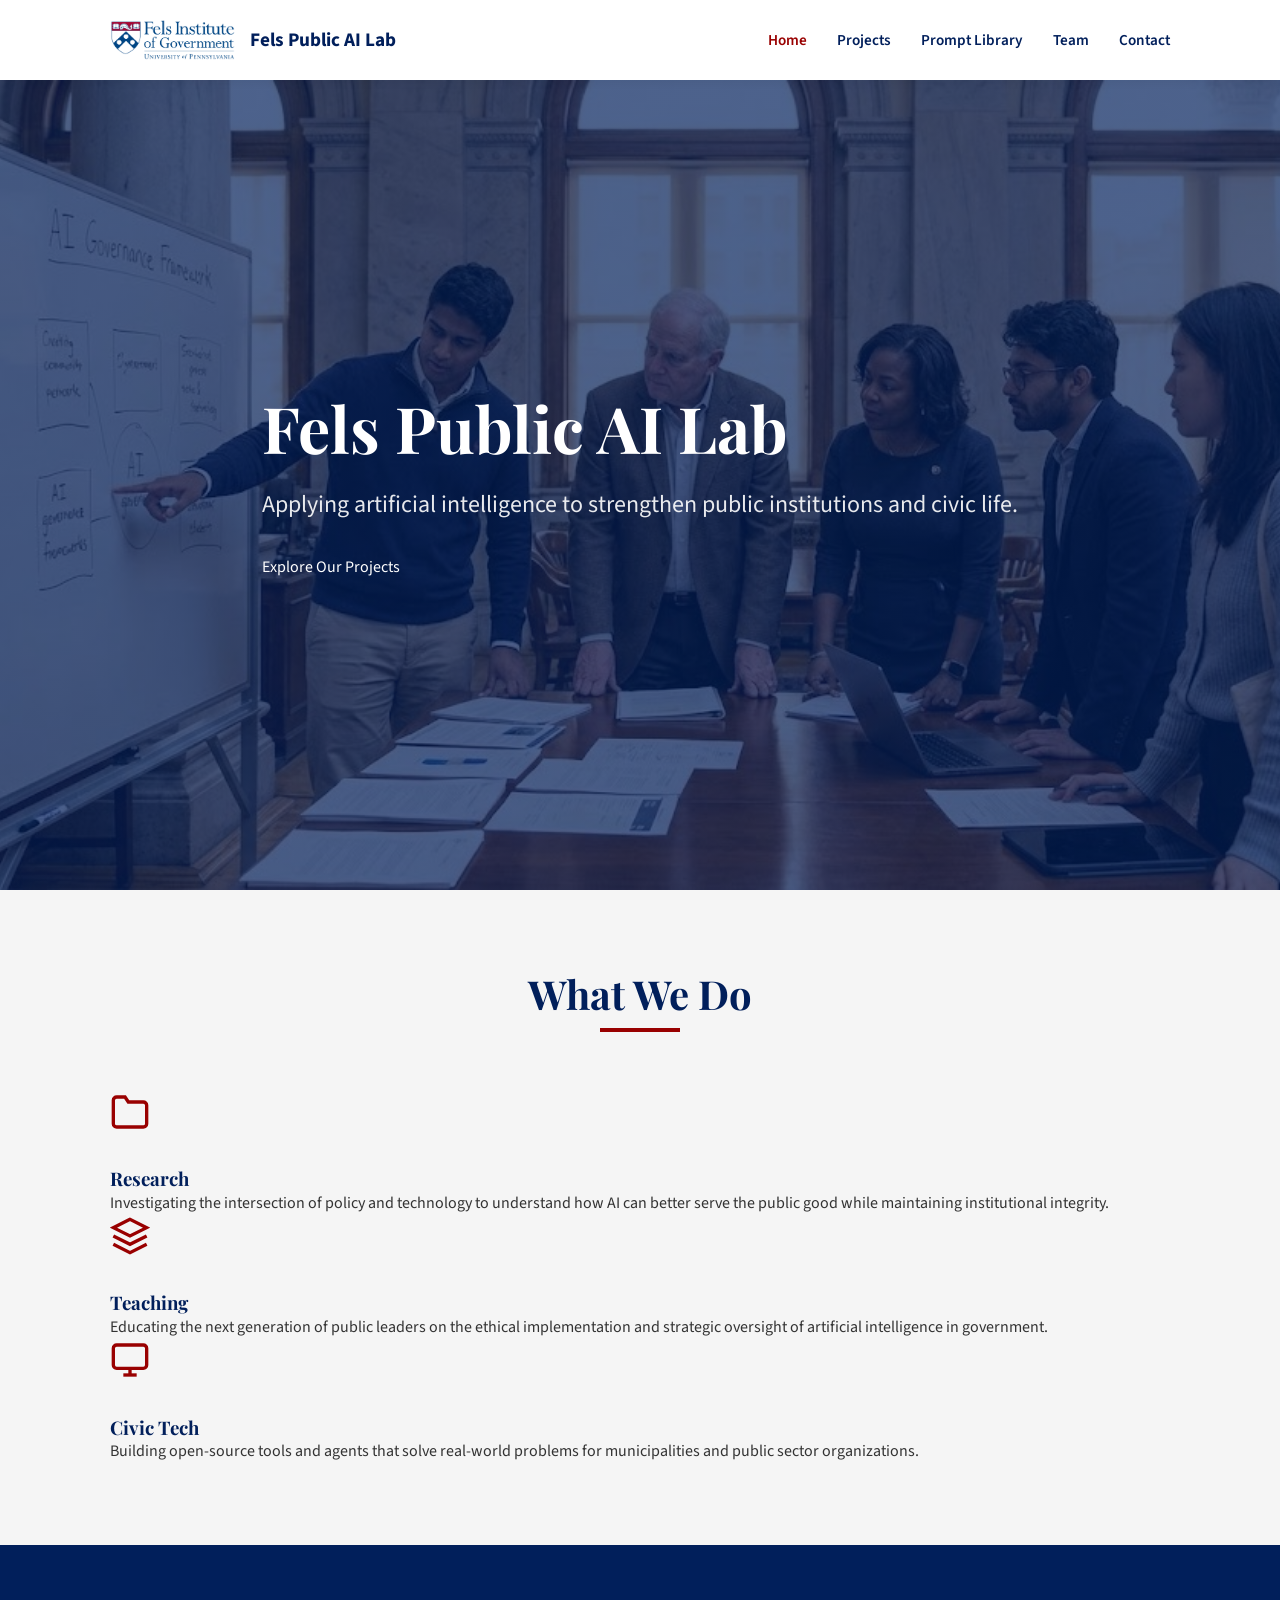
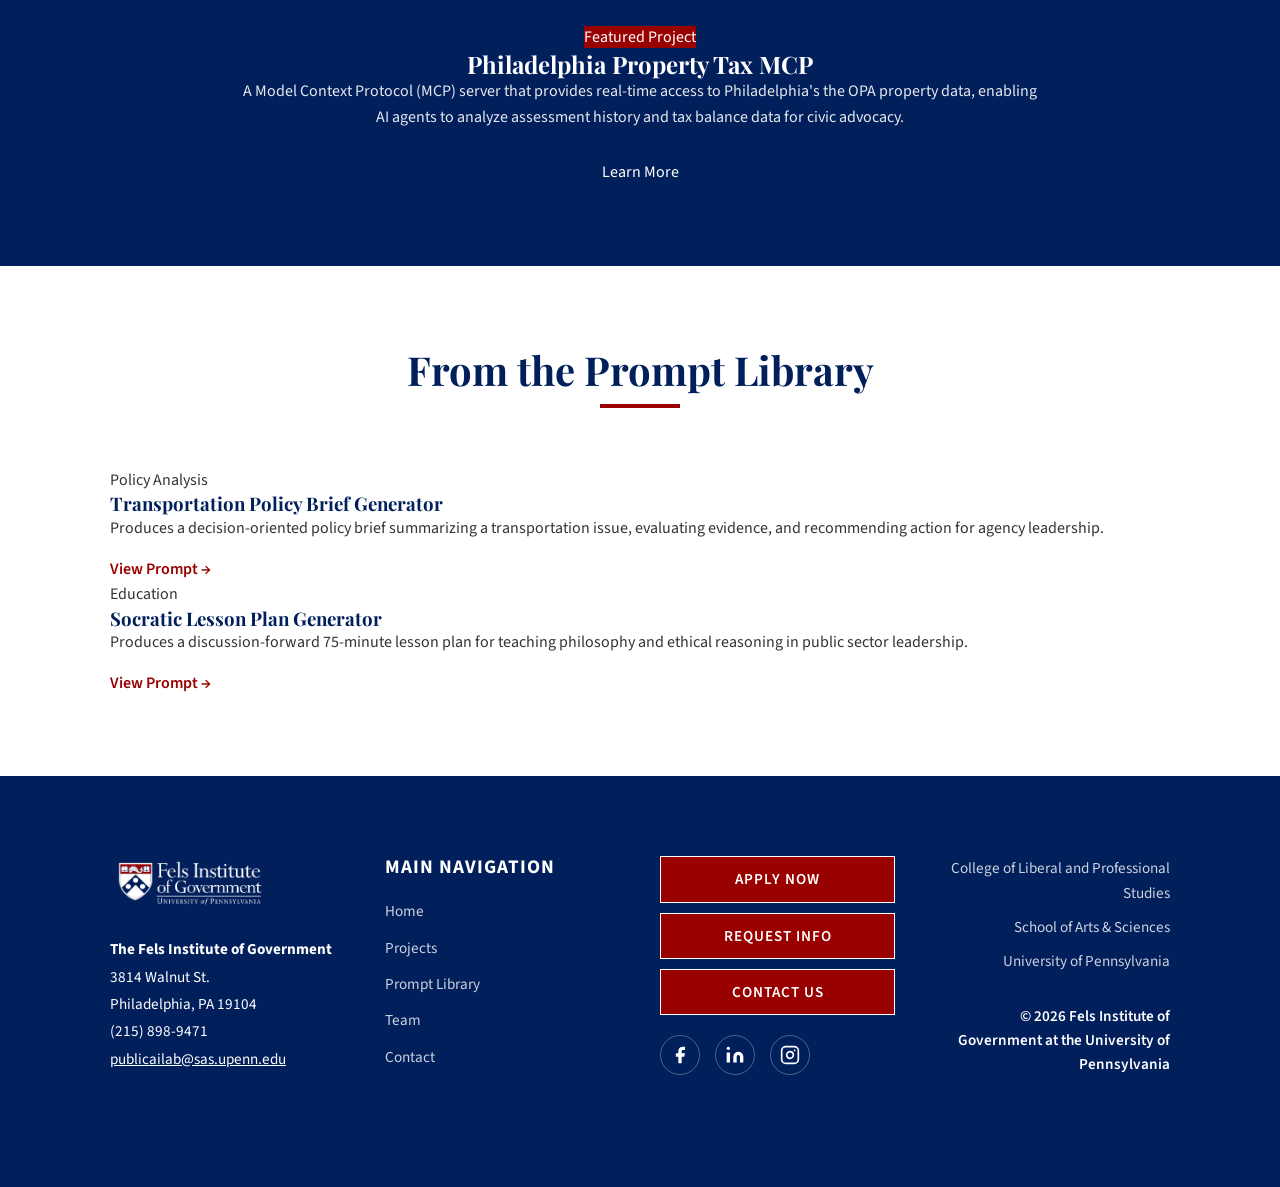
==== index.html @ d1f951ac "Add files via upload" ====
<!DOCTYPE html>
<html lang="en">

<head>
    <meta charset="UTF-8">
    <meta name="viewport" content="width=device-width, initial-scale=1.0">
    <title>Fels Public AI Lab | University of Pennsylvania</title>
    <meta name="description"
        content="Applying artificial intelligence to strengthen public institutions and civic life at the Fels Institute of Government.">
    <link rel="stylesheet" href="styles.css">
    <style>
        .hero {
            position: relative;
            height: 90vh;
            min-height: 600px;
            display: flex;
            align-items: center;
            color: var(--white);
            background: linear-gradient(rgba(1, 31, 91, 0.7), rgba(1, 31, 91, 0.7)), url('Photos/Hero%20Image.jpg') center/cover no-repeat;
        }

        .hero-content {
            max-width: 800px;
        }

        .hero h1 {
            font-size: 4rem;
            color: var(--white);
            margin-bottom: 20px;
        }

        .hero p {
            font-size: 1.5rem;
            margin-bottom: 30px;
            opacity: 0.9;
        }

        .what-we-do {
            background-color: var(--light-gray);
        }

        .section-header {
            text-align: center;
            margin-bottom: 60px;
        }

        .section-header h2 {
            font-size: 2.5rem;
            margin-bottom: 10px;
        }

        .section-header .divider {
            width: 80px;
            height: 4px;
            background: var(--penn-red);
            margin: 0 auto;
        }

        .featured-project {
            background: var(--penn-blue);
            color: var(--white);
        }

        .featured-project h2 {
            color: var(--white);
        }

        .project-highlight {
            display: flex;
            gap: 50px;
            align-items: center;
        }

        .project-highlight img {
            border-radius: 8px;
            box-shadow: 0 20px 40px rgba(0, 0, 0, 0.3);
            flex: 1;
        }

        .project-info {
            flex: 1;
        }

        @media (max-width: 768px) {
            .hero h1 {
                font-size: 3rem;
            }

            .hero p {
                font-size: 1.2rem;
            }

            .project-highlight {
                flex-direction: column;
                text-align: center;
            }
        }
    </style>
</head>

<body class="fade-in">

    <header>
        <div class="container">
            <nav>
                <a href="index.html" class="logo">
                    <img src="Photos/Fels_Logo_White_Background.png" alt="Fels Logo">
                    <span>Fels Public AI Lab</span>
                </a>
                <div class="nav-links">
                    <a href="index.html" class="active">Home</a>
                    <a href="projects.html">Projects</a>
                    <a href="prompts.html">Prompt Library</a>
                    <a href="team.html">Team</a>
                    <a href="contact.html">Contact</a>
                </div>
                <div class="menu-toggle">
                    <span></span>
                    <span></span>
                    <span></span>
                </div>
            </nav>
        </div>
    </header>

    <main>
        <section class="hero">
            <div class="container">
                <div class="hero-content">
                    <h1>Fels Public AI Lab</h1>
                    <p>Applying artificial intelligence to strengthen public institutions and civic life.</p>
                    <a href="projects.html" class="btn">Explore Our Projects</a>
                </div>
            </div>
        </section>

        <section class="what-we-do">
            <div class="container">
                <div class="section-header">
                    <h2>What We Do</h2>
                    <div class="divider"></div>
                </div>
                <div class="grid" style="grid-template-columns: repeat(auto-fit, minmax(300px, 1fr));">
                    <div class="card">
                        <div style="color: var(--penn-red); font-size: 2rem; margin-bottom: 20px;">
                            <svg width="40" height="40" viewBox="0 0 24 24" fill="none" stroke="currentColor"
                                stroke-width="2">
                                <path d="M22 19a2 2 0 0 1-2 2H4a2 2 0 0 1-2-2V5a2 2 0 0 1 2-2h5l2 3h9a2 2 0 0 1 2 2z">
                                </path>
                            </svg>
                        </div>
                        <h3>Research</h3>
                        <p>Investigating the intersection of policy and technology to understand how AI can better serve
                            the public good while maintaining institutional integrity.</p>
                    </div>
                    <div class="card">
                        <div style="color: var(--penn-red); font-size: 2rem; margin-bottom: 20px;">
                            <svg width="40" height="40" viewBox="0 0 24 24" fill="none" stroke="currentColor"
                                stroke-width="2">
                                <path d="M12 2L2 7l10 5 10-5-10-5z"></path>
                                <path d="M2 17l10 5 10-5"></path>
                                <path d="M2 12l10 5 10-5"></path>
                            </svg>
                        </div>
                        <h3>Teaching</h3>
                        <p>Educating the next generation of public leaders on the ethical implementation and strategic
                            oversight of artificial intelligence in government.</p>
                    </div>
                    <div class="card">
                        <div style="color: var(--penn-red); font-size: 2rem; margin-bottom: 20px;">
                            <svg width="40" height="40" viewBox="0 0 24 24" fill="none" stroke="currentColor"
                                stroke-width="2">
                                <rect x="2" y="3" width="20" height="14" rx="2" ry="2"></rect>
                                <line x1="8" y1="21" x2="16" y2="21"></line>
                                <line x1="12" y1="17" x2="12" y2="21"></line>
                            </svg>
                        </div>
                        <h3>Civic Tech</h3>
                        <p>Building open-source tools and agents that solve real-world problems for municipalities and
                            public sector organizations.</p>
                    </div>
                </div>
            </div>
        </section>

        <section class="featured-project">
            <div class="container">
                <div class="project-highlight"
                    style="display: block; text-align: center; max-width: 800px; margin: 0 auto;">
                    <div class="project-info">
                        <span class="card-tag" style="background: var(--penn-red); color: white;">Featured
                            Project</span>
                        <h2>Philadelphia Property Tax MCP</h2>
                        <p style="margin-bottom: 30px; opacity: 0.9;">A Model Context Protocol (MCP) server that
                            provides real-time access to Philadelphia's the OPA property data, enabling AI agents to
                            analyze assessment history and tax balance data for civic advocacy.</p>
                        <a href="projects.html" class="btn btn-outline"
                            style="border-color: var(--white); color: var(--white);">Learn More</a>
                    </div>
                </div>
            </div>
        </section>

        <section>
            <div class="container">
                <div class="section-header">
                    <h2>From the Prompt Library</h2>
                    <div class="divider"></div>
                </div>
                <div class="grid" style="grid-template-columns: repeat(auto-fit, minmax(400px, 1fr));">
                    <div class="card">
                        <span class="card-tag">Policy Analysis</span>
                        <h3>Transportation Policy Brief Generator</h3>
                        <p>Produces a decision-oriented policy brief summarizing a transportation issue, evaluating
                            evidence, and recommending action for agency leadership.</p>
                        <a href="prompts.html"
                            style="color: var(--penn-red); font-weight: 600; margin-top: 15px; display: inline-block;">View
                            Prompt &rarr;</a>
                    </div>
                    <div class="card">
                        <span class="card-tag">Education</span>
                        <h3>Socratic Lesson Plan Generator</h3>
                        <p>Produces a discussion-forward 75-minute lesson plan for teaching philosophy and ethical
                            reasoning in public sector leadership.</p>
                        <a href="prompts.html"
                            style="color: var(--penn-red); font-weight: 600; margin-top: 15px; display: inline-block;">View
                            Prompt &rarr;</a>
                    </div>
                </div>
            </div>
        </section>
    </main>

    <footer>
        <div class="container">
            <div class="footer-cols">
                <!-- Col 1: Logo & Address -->
                <div class="footer-col">
                    <div class="footer-logo">
                        <a href="index.html"><img src="Photos/Fels_Logo_Blue_Background.png"
                                alt="Fels Institute of Government"></a>
                    </div>
                    <div class="footer-address">
                        <p><strong>The Fels Institute of Government</strong><br>
                            3814 Walnut St.<br>
                            Philadelphia, PA 19104<br>
                            (215) 898-9471<br>
                            <a href="mailto:publicailab@sas.upenn.edu">publicailab@sas.upenn.edu</a>
                        </p>
                    </div>
                </div>

                <!-- Col 2: Navigation -->
                <div class="footer-nav-col">
                    <h2>Main Navigation</h2>
                    <ul>
                        <li><a href="index.html">Home</a></li>
                        <li><a href="projects.html">Projects</a></li>
                        <li><a href="prompts.html">Prompt Library</a></li>
                        <li><a href="team.html">Team</a></li>
                        <li><a href="contact.html">Contact</a></li>
                    </ul>
                </div>

                <!-- Col 3: Links & Social -->
                <div class="footer-col">
                    <a href="contact.html" class="white-link-box">Apply Now</a>
                    <a href="contact.html" class="white-link-box">Request Info</a>
                    <a href="contact.html" class="white-link-box">Contact Us</a>
                    <div class="footer-social-row">
                        <a href="https://www.facebook.com/PennFels" target="_blank" aria-label="Facebook">
                            <svg width="20" height="20" viewBox="0 0 24 24" fill="white">
                                <path d="M18 2h-3a5 5 0 0 0-5 5v3H7v4h3v8h4v-8h3l1-4h-4V7a1 1 0 0 1 1-1h3z"></path>
                            </svg>
                        </a>
                        <a href="https://www.linkedin.com/school/fels-institute" target="_blank" aria-label="LinkedIn">
                            <svg width="20" height="20" viewBox="0 0 24 24" fill="white">
                                <path
                                    d="M16 8a6 6 0 0 1 6 6v7h-4v-7a2 2 0 0 0-2-2 2 2 0 0 0-2 2v7h-4v-7a6 6 0 0 1 6-6z">
                                </path>
                                <rect x="2" y="9" width="4" height="12"></rect>
                                <circle cx="4" cy="4" r="2"></circle>
                            </svg>
                        </a>
                        <a href="https://www.instagram.com/pennfels/" target="_blank" aria-label="Instagram">
                            <svg width="20" height="20" viewBox="0 0 24 24" fill="none" stroke="white" stroke-width="2"
                                stroke-linecap="round" stroke-linejoin="round">
                                <rect x="2" y="2" width="20" height="20" rx="5" ry="5"></rect>
                                <path d="M16 11.37A4 4 0 1 1 12.63 8 4 4 0 0 1 16 11.37z"></path>
                                <line x1="17.5" y1="6.5" x2="17.51" y2="6.5"></line>
                            </svg>
                        </a>
                    </div>
                </div>

                <!-- Col 4: University Links -->
                <div class="footer-col bottom-utility">
                    <p><a href="https://www.lps.upenn.edu/">College of Liberal and Professional Studies</a></p>
                    <p><a href="https://www.sas.upenn.edu/">School of Arts & Sciences</a></p>
                    <p><a href="https://www.upenn.edu/">University of Pennsylvania</a></p>
                    <p class="copyright-footer">© <span id="year"></span> Fels Institute of Government at the University
                        of Pennsylvania</p>
                </div>
            </div>
        </div>
    </footer>

    <script src="main.js"></script>
</body>

</html>
---- styles.css ----
@import url('https://fonts.googleapis.com/css2?family=Playfair+Display:wght@700&family=Source+Sans+3:wght@400;600&display=swap');

:root {
    --penn-red: #990000;
    --penn-blue: #011F5B;
    --light-gray: #F5F5F5;
    --white: #FFFFFF;
    --text-dark: #333333;
    --text-muted: #666666;
    --container-width: 1100px;
    --transition-speed: 0.3s;
}

* {
    margin: 0;
    padding: 0;
    box-sizing: border-box;
}

body {
    font-family: 'Source Sans 3', sans-serif;
    color: var(--text-dark);
    line-height: 1.6;
    background-color: var(--white);
    overflow-x: hidden;
}

h1,
h2,
h3,
h4 {
    font-family: 'Playfair Display', serif;
    color: var(--penn-blue);
    line-height: 1.2;
}

a {
    text-decoration: none;
    color: inherit;
    transition: color var(--transition-speed);
}

ul {
    list-style: none;
}

img {
    max-width: 100%;
    display: block;
}

.container {
    max-width: var(--container-width);
    margin: 0 auto;
    padding: 0 20px;
}

section {
    padding: 80px 0;
}

.fade-in {
    opacity: 0;
    animation: fadeIn 0.8s ease-out forwards;
}

@keyframes fadeIn {
    from {
        opacity: 0;
        transform: translateY(20px);
    }

    to {
        opacity: 1;
        transform: translateY(0);
    }
}

/* Navigation */
header {
    background: var(--white);
    box-shadow: 0 2px 10px rgba(0, 0, 0, 0.05);
    position: sticky;
    top: 0;
    z-index: 1000;
}

nav {
    display: flex;
    justify-content: space-between;
    align-items: center;
    height: 80px;
}

.logo {
    display: flex;
    align-items: center;
    gap: 15px;
    font-size: 1.2rem;
    font-weight: 700;
    color: var(--penn-blue);
}

.logo img {
    height: 40px;
}

.nav-links {
    display: flex;
    gap: 30px;
}

.nav-links a {
    font-weight: 600;
    font-size: 0.95rem;
    color: var(--penn-blue);
}

.nav-links a.active {
    color: var(--penn-red);
}

.nav-links a:hover {
    color: var(--penn-red);
}

.menu-toggle {
    display: none;
    flex-direction: column;
    gap: 5px;
    cursor: pointer;
}

.menu-toggle span {
    width: 25px;
    height: 3px;
    background: var(--penn-blue);
    transition: var(--transition-speed);
}

/* Footer */
footer {
    background: var(--penn-blue);
    color: var(--white);
    padding: 80px 0 40px;
    font-size: 0.95rem;
}

.footer-cols {
    display: grid;
    grid-template-columns: repeat(4, 1fr);
    gap: 40px;
    margin-bottom: 60px;
}

.footer-logo img {
    height: 60px;
    margin-bottom: 20px;
}

.footer-address {
    line-height: 1.8;
}

.footer-address a {
    color: var(--white);
    text-decoration: underline;
}

.footer-nav-col h2 {
    color: var(--white);
    font-size: 1.2rem;
    margin-bottom: 20px;
    font-family: 'Source Sans 3', sans-serif;
    text-transform: uppercase;
    letter-spacing: 1px;
}

.footer-nav-col ul li {
    margin-bottom: 12px;
}

.footer-nav-col ul li a {
    color: var(--white);
    opacity: 0.8;
    transition: opacity 0.3s;
}

.footer-nav-col ul li a:hover {
    opacity: 1;
}

.white-link-box {
    display: block;
    background: var(--penn-red);
    border: 1px solid var(--white);
    color: var(--white);
    padding: 10px 20px;
    margin-bottom: 10px;
    text-align: center;
    text-transform: uppercase;
    font-weight: 600;
    letter-spacing: 1px;
    transition: background 0.3s, color 0.3s;
}

.white-link-box:hover {
    background: var(--white);
    color: var(--penn-blue);
}

.footer-social-row {
    display: flex;
    gap: 15px;
    margin-top: 20px;
}

.footer-social-row a {
    display: flex;
    align-items: center;
    justify-content: center;
    width: 40px;
    height: 40px;
    border: 1px solid rgba(255, 255, 255, 0.3);
    border-radius: 50%;
    transition: background 0.3s;
}

.footer-social-row a:hover {
    background: rgba(255, 255, 255, 0.1);
}

.bottom-utility {
    text-align: right;
}

.bottom-utility p {
    margin-bottom: 10px;
}

.bottom-utility a {
    color: var(--white);
    opacity: 0.8;
}

.bottom-utility a:hover {
    opacity: 1;
}

.copyright-footer {
    margin-top: 30px;
    font-weight: 600;
    opacity: 1 !important;
}

/* Responsiveness */
@media (max-width: 992px) {
    .footer-cols {
        grid-template-columns: 1fr 1fr;
    }

    .bottom-utility {
        text-align: left;
    }
}

@media (max-width: 768px) {
    .nav-links {
        display: none;
        position: absolute;
        top: 80px;
        left: 0;
        width: 100%;
        flex-direction: column;
        background: var(--white);
        padding: 20px;
        box-shadow: 0 10px 20px rgba(0, 0, 0, 0.1);
        text-align: center;
    }

    .nav-links.active {
        display: flex;
    }

    .menu-toggle {
        display: flex;
    }

    .footer-cols {
        grid-template-columns: 1fr;
    }

    section {
        padding: 60px 0;
    }
}
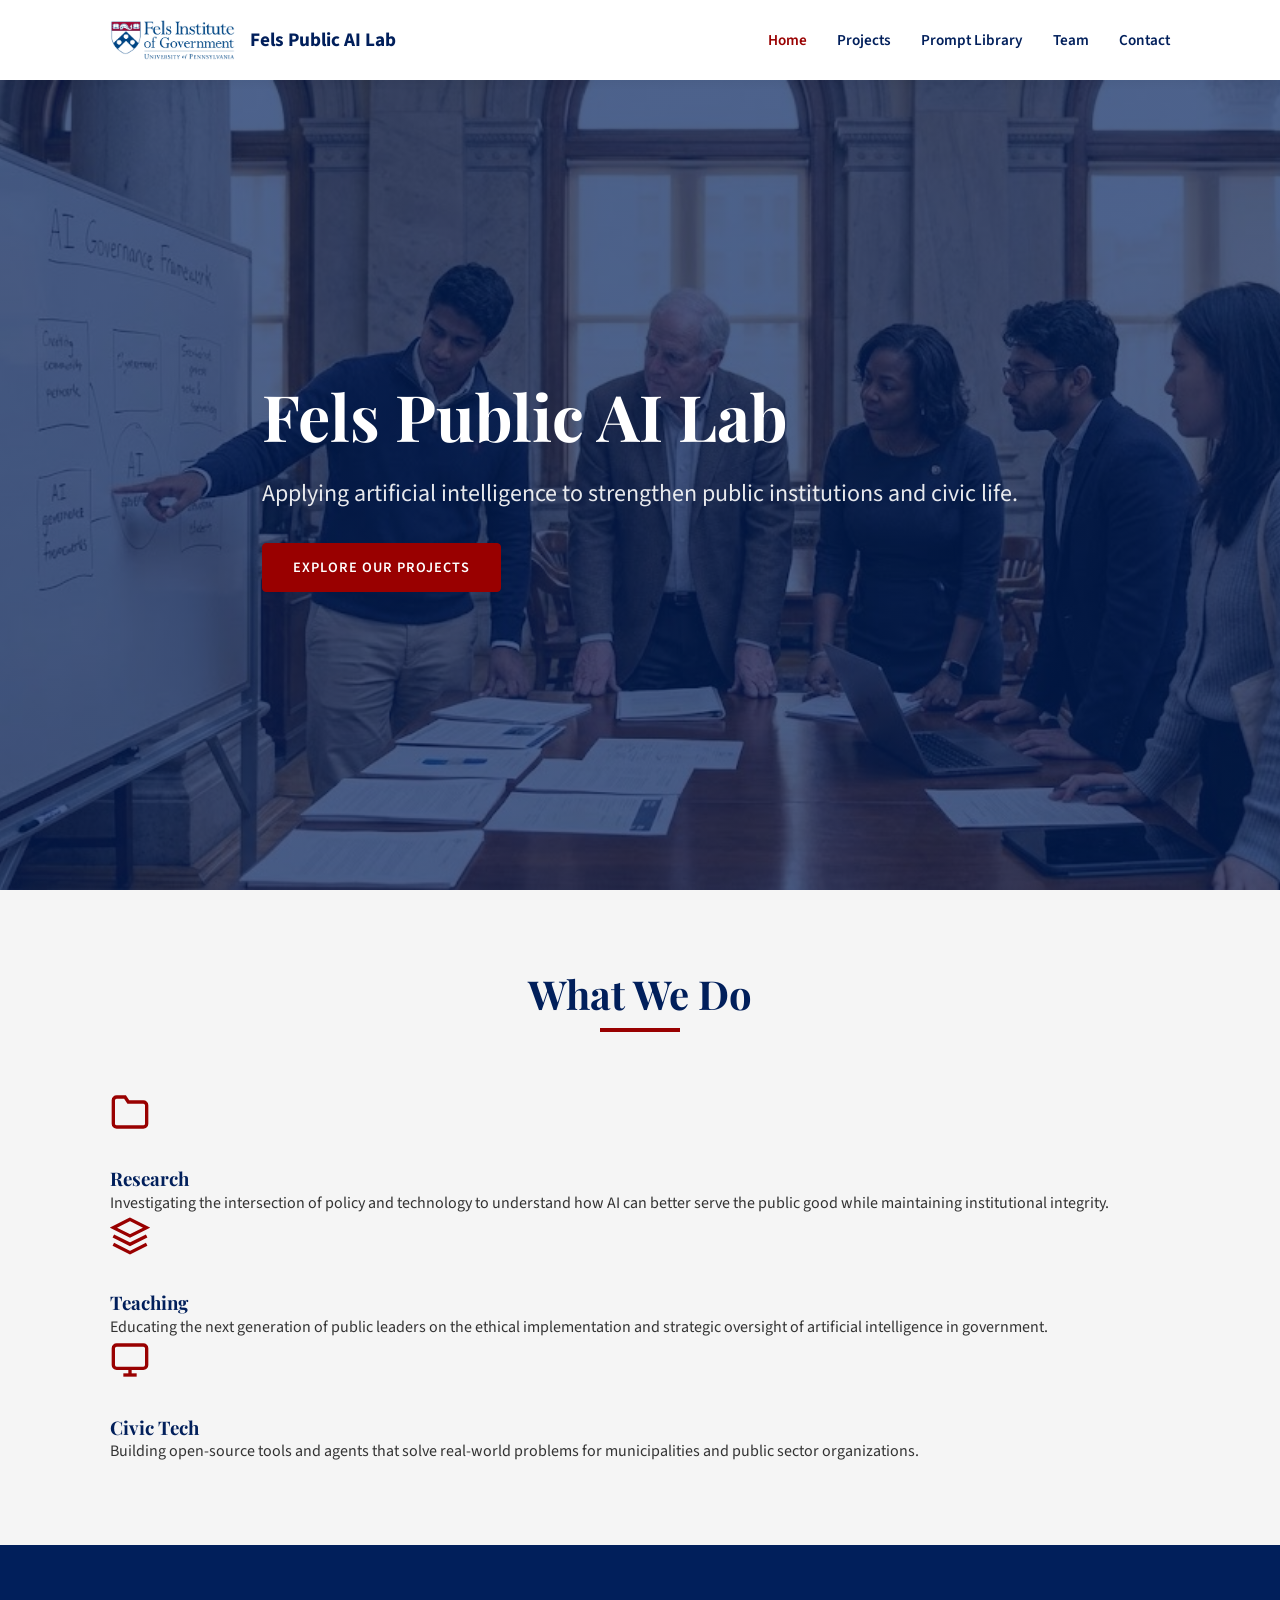
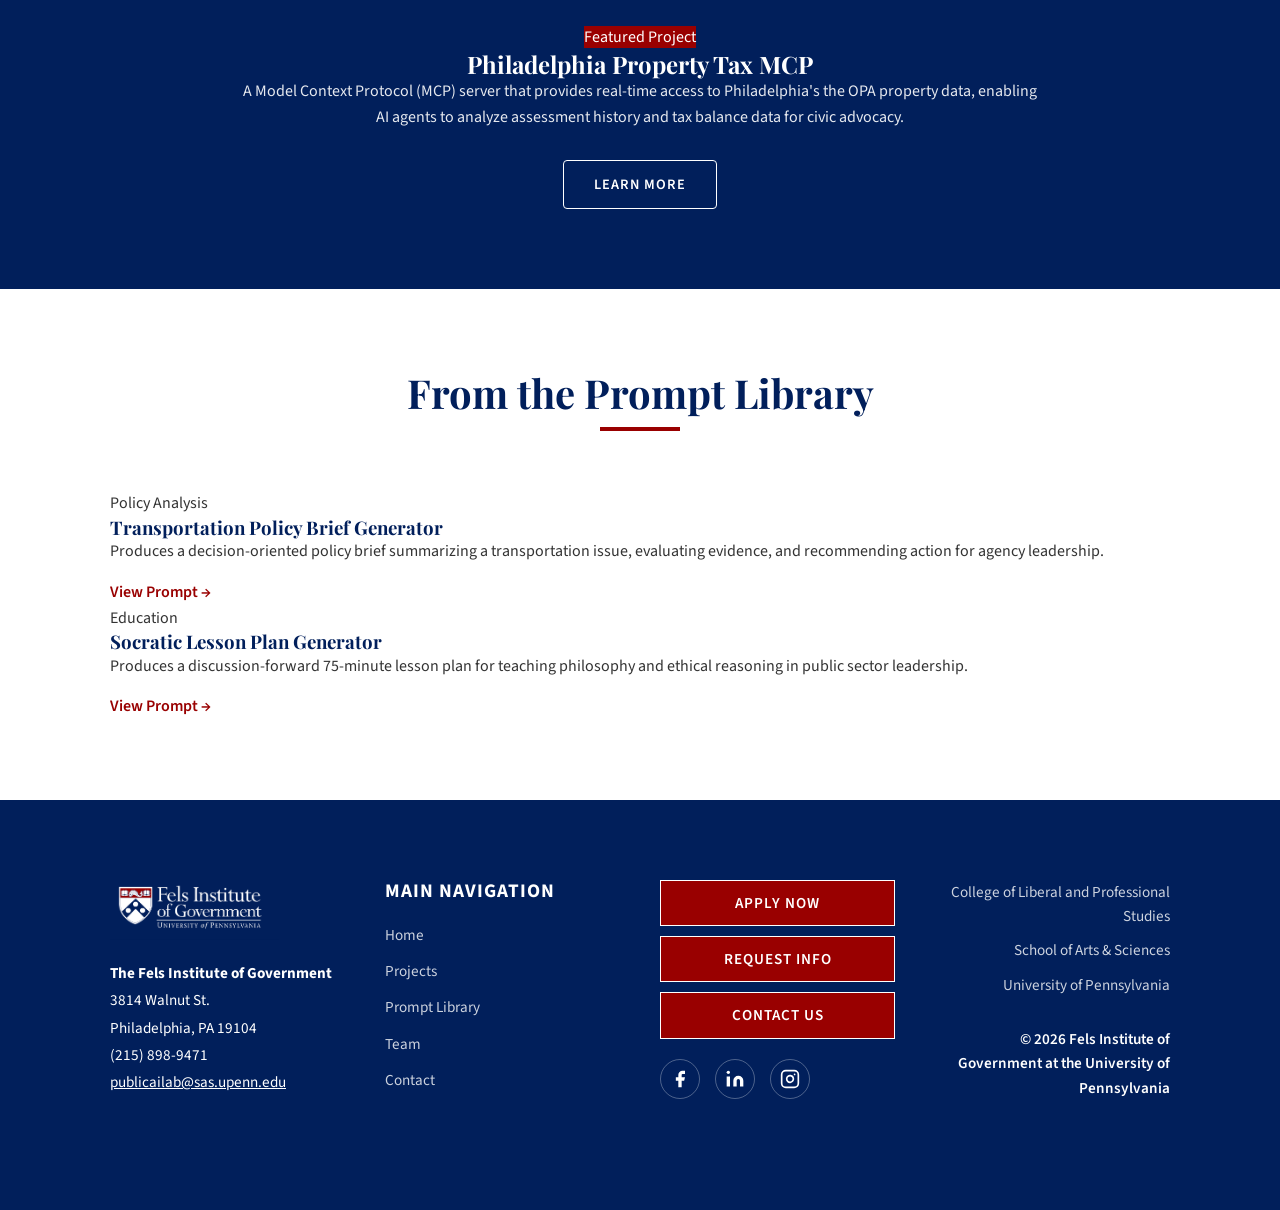
==== commit 65b244d3: "Remove contact form placeholder, update team CTA to Penn Red, and apply global button branding site-" ====
--- a/index.html
+++ b/index.html
@@ -129,7 +129,7 @@
                 <div class="hero-content">
                     <h1>Fels Public AI Lab</h1>
                     <p>Applying artificial intelligence to strengthen public institutions and civic life.</p>
-                    <a href="projects.html" class="btn">Explore Our Projects</a>
+                    <a href="projects.html" class="btn btn-penn-red">Explore Our Projects</a>
                 </div>
             </div>
         </section>
@@ -194,8 +194,7 @@
                         <p style="margin-bottom: 30px; opacity: 0.9;">A Model Context Protocol (MCP) server that
                             provides real-time access to Philadelphia's the OPA property data, enabling AI agents to
                             analyze assessment history and tax balance data for civic advocacy.</p>
-                        <a href="projects.html" class="btn btn-outline"
-                            style="border-color: var(--white); color: var(--white);">Learn More</a>
+                        <a href="projects.html" class="btn btn-outline">Learn More</a>
                     </div>
                 </div>
             </div>
--- a/styles.css
+++ b/styles.css
@@ -74,6 +74,42 @@
         opacity: 1;
         transform: translateY(0);
     }
+}
+
+/* Global Buttons */
+.btn {
+    display: inline-block;
+    padding: 12px 30px;
+    font-weight: 600;
+    text-transform: uppercase;
+    letter-spacing: 1px;
+    border-radius: 4px;
+    transition: all var(--transition-speed);
+    cursor: pointer;
+    font-size: 0.9rem;
+}
+
+.btn-penn-red {
+    background-color: var(--penn-red);
+    color: var(--white);
+    border: 1px solid var(--penn-red);
+}
+
+.btn-penn-red:hover {
+    background-color: var(--white);
+    color: var(--penn-blue);
+    border-color: var(--white);
+}
+
+.btn-outline {
+    background-color: transparent;
+    color: var(--white);
+    border: 1px solid var(--white);
+}
+
+.btn-outline:hover {
+    background-color: var(--white);
+    color: var(--penn-blue);
 }
 
 /* Navigation */
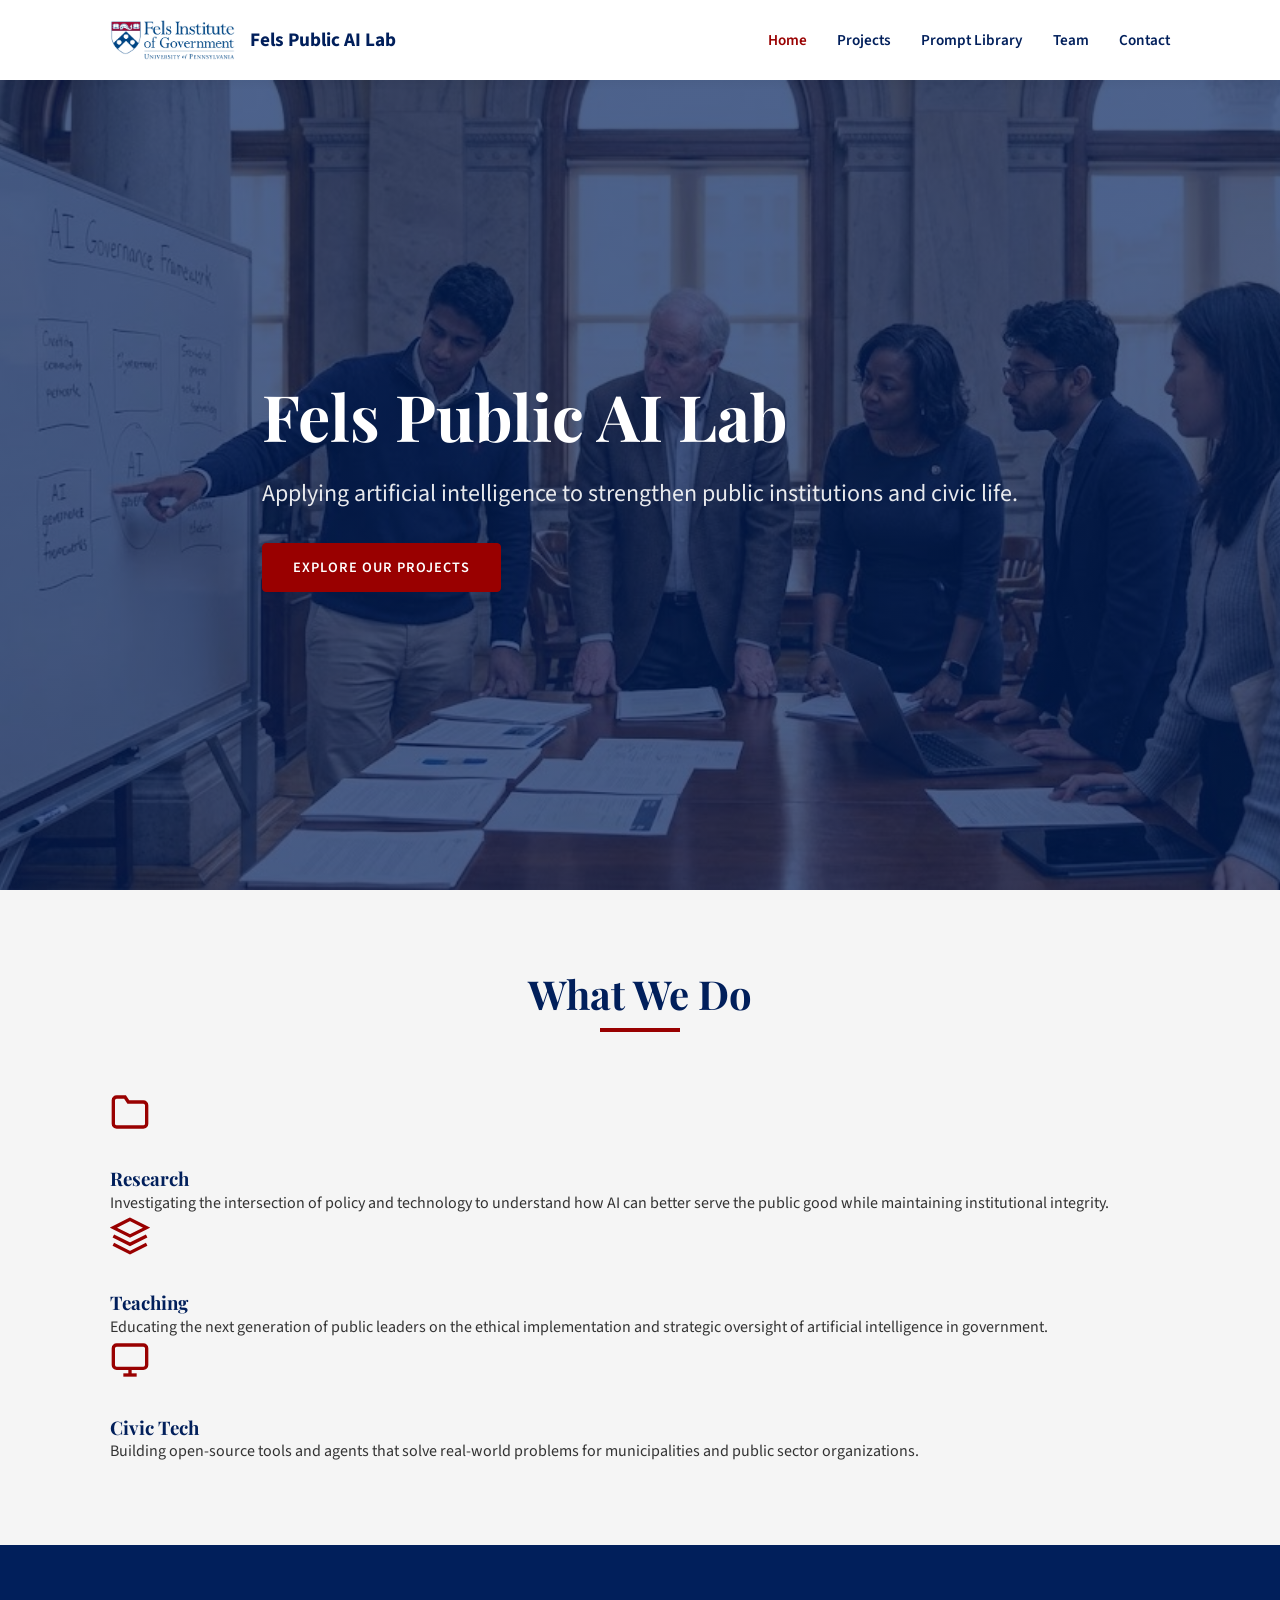
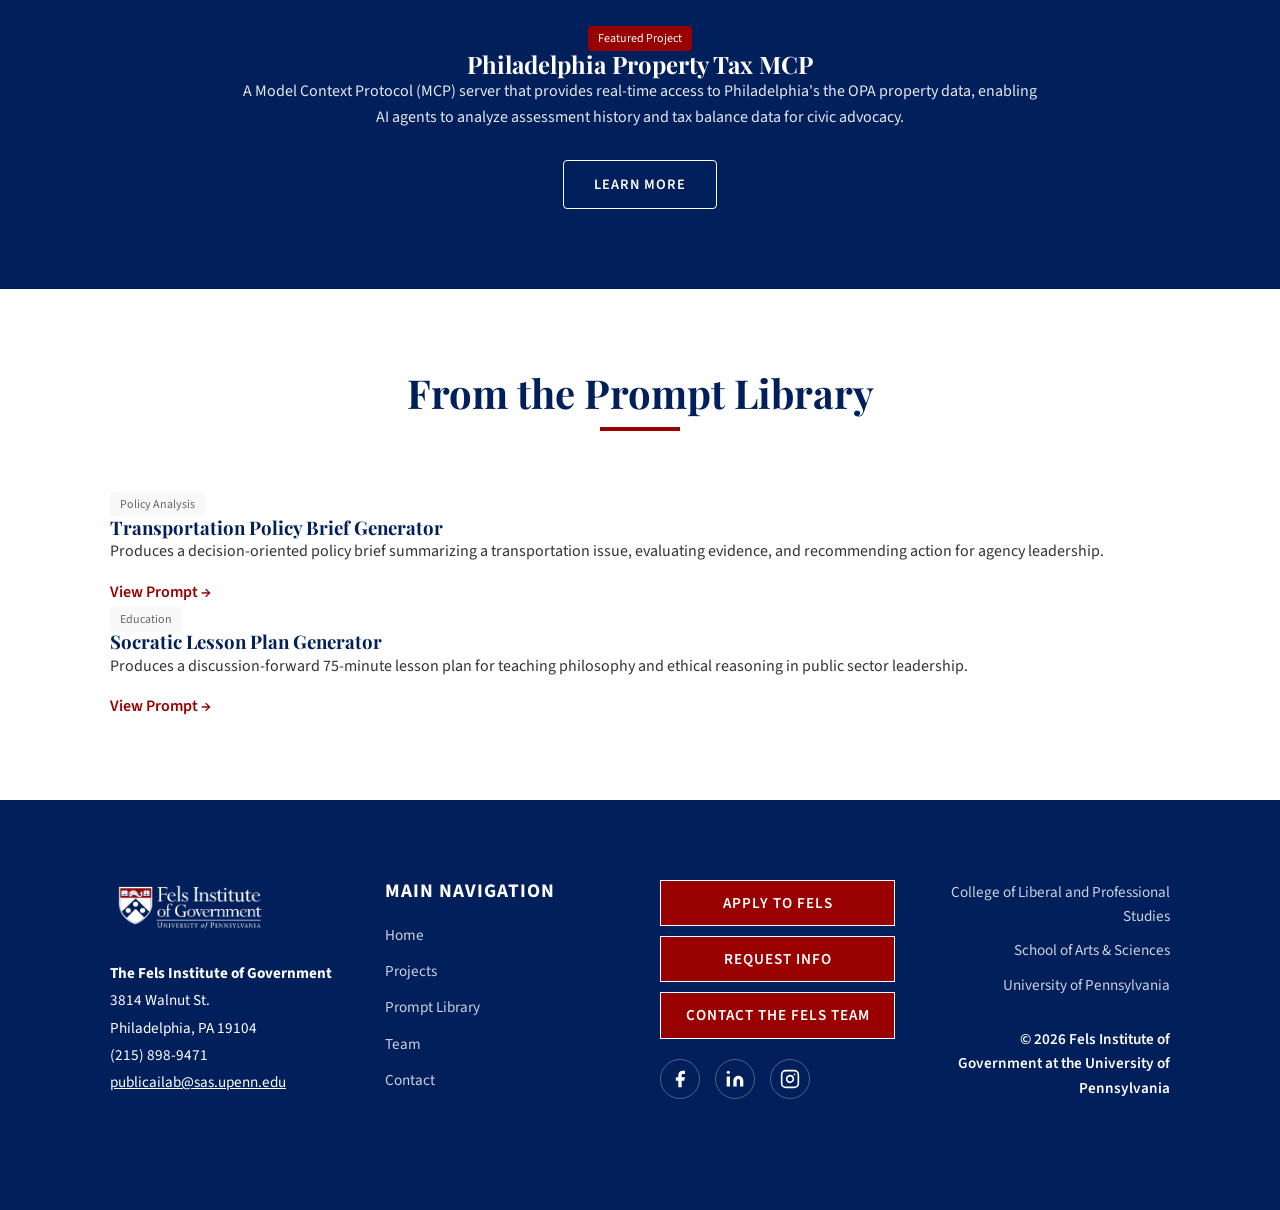
==== commit 0d344d8f: "Update footer CTAs with Fels links and text" ====
--- a/index.html
+++ b/index.html
@@ -263,9 +263,9 @@
 
                 <!-- Col 3: Links & Social -->
                 <div class="footer-col">
-                    <a href="contact.html" class="white-link-box">Apply Now</a>
-                    <a href="contact.html" class="white-link-box">Request Info</a>
-                    <a href="contact.html" class="white-link-box">Contact Us</a>
+                    <a href="https://www.fels.upenn.edu/admissions" class="white-link-box">Apply to Fels</a>
+                    <a href="https://www.fels.upenn.edu/rfi" class="white-link-box">Request Info</a>
+                    <a href="https://www.fels.upenn.edu/people-fels" class="white-link-box">Contact the Fels Team</a>
                     <div class="footer-social-row">
                         <a href="https://www.facebook.com/PennFels" target="_blank" aria-label="Facebook">
                             <svg width="20" height="20" viewBox="0 0 24 24" fill="white">
--- a/styles.css
+++ b/styles.css
@@ -329,4 +329,390 @@
     section {
         padding: 60px 0;
     }
+}
+
+/* --- Prompt Library Specific Styles --- */
+
+/* Hero Stats */
+.hero-stats {
+    display: flex;
+    justify-content: center;
+    gap: 40px;
+    margin-top: 40px;
+}
+
+.hero-stat {
+    text-align: center;
+}
+
+.hero-stat-number {
+    display: block;
+    font-size: 2.5rem;
+    font-weight: 700;
+    color: var(--white);
+    font-family: 'Playfair Display', serif;
+}
+
+.hero-stat-label {
+    text-transform: uppercase;
+    font-size: 0.8rem;
+    letter-spacing: 1px;
+    opacity: 0.8;
+}
+
+/* Filter Bar */
+.filter-bar {
+    background: var(--white);
+    border-bottom: 1px solid rgba(0, 0, 0, 0.05);
+    padding: 20px 0;
+    position: sticky;
+    top: 80px;
+    z-index: 900;
+}
+
+.filter-inner {
+    max-width: var(--container-width);
+    margin: 0 auto;
+    padding: 0 20px;
+    display: flex;
+    align-items: center;
+    gap: 15px;
+    flex-wrap: wrap;
+}
+
+.search-wrap {
+    position: relative;
+    flex: 1;
+    min-width: 250px;
+}
+
+.search-wrap svg {
+    position: absolute;
+    left: 12px;
+    top: 50%;
+    transform: translateY(-50%);
+    width: 16px;
+    height: 16px;
+    fill: var(--text-muted);
+}
+
+.search-wrap input {
+    width: 100%;
+    padding: 10px 10px 10px 40px;
+    border: 1px solid #ddd;
+    border-radius: 4px;
+    font-family: inherit;
+    font-size: 0.95rem;
+}
+
+.filter-select {
+    padding: 10px 15px;
+    border: 1px solid #ddd;
+    border-radius: 4px;
+    background: var(--white);
+    font-family: inherit;
+    font-size: 0.9rem;
+    color: var(--text-dark);
+    cursor: pointer;
+}
+
+.filter-count {
+    font-size: 0.9rem;
+    color: var(--text-muted);
+    margin-left: auto;
+}
+
+/* Active Filter Tags */
+.active-filters {
+    max-width: var(--container-width);
+    margin: 15px auto 0;
+    padding: 0 20px;
+    display: flex;
+    gap: 10px;
+    flex-wrap: wrap;
+}
+
+.active-filter-tag {
+    background: #f0f0f0;
+    padding: 4px 12px;
+    border-radius: 20px;
+    font-size: 0.85rem;
+    display: flex;
+    align-items: center;
+    gap: 8px;
+    color: var(--penn-blue);
+    font-weight: 600;
+}
+
+.active-filter-tag button {
+    background: none;
+    border: none;
+    cursor: pointer;
+    font-size: 1rem;
+    color: var(--penn-red);
+    padding: 0;
+    line-height: 1;
+}
+
+/* Prompt Grid & Cards */
+.prompts-section {
+    padding: 40px 0 80px;
+}
+
+.prompts-grid {
+    display: grid;
+    grid-template-columns: repeat(auto-fill, minmax(350px, 1fr));
+    gap: 30px;
+}
+
+.prompt-card {
+    background: var(--white);
+    border: 1px solid #eee;
+    border-radius: 8px;
+    padding: 25px;
+    display: flex;
+    flex-direction: column;
+    transition: transform 0.3s, box-shadow 0.3s;
+    cursor: pointer;
+    position: relative;
+}
+
+.prompt-card:hover {
+    transform: translateY(-5px);
+    box-shadow: 0 10px 30px rgba(0, 0, 0, 0.08);
+}
+
+.card-category {
+    font-size: 0.75rem;
+    font-weight: 700;
+    text-transform: uppercase;
+    color: var(--penn-red);
+    margin-bottom: 10px;
+    letter-spacing: 1px;
+}
+
+.card-title {
+    margin-bottom: 15px;
+    font-size: 1.25rem;
+}
+
+.card-desc {
+    color: var(--text-muted);
+    font-size: 0.95rem;
+    line-height: 1.6;
+    margin-bottom: 20px;
+    display: -webkit-box;
+    -webkit-line-clamp: 3;
+    -webkit-box-orient: vertical;
+    overflow: hidden;
+}
+
+.card-tags {
+    display: flex;
+    flex-wrap: wrap;
+    gap: 8px;
+    margin-bottom: 20px;
+}
+
+.card-tag {
+    font-size: 0.75rem;
+    background: #f8f8f8;
+    padding: 4px 10px;
+    border-radius: 4px;
+    color: #666;
+}
+
+.card-footer {
+    margin-top: auto;
+    padding-top: 15px;
+    border-top: 1px solid #f0f0f0;
+    display: flex;
+    justify-content: space-between;
+    align-items: center;
+}
+
+.card-author {
+    font-size: 0.8rem;
+    color: #888;
+}
+
+.card-tools {
+    display: flex;
+    gap: 5px;
+}
+
+.tool-badge {
+    font-size: 0.7rem;
+    background: var(--penn-blue);
+    color: var(--white);
+    padding: 2px 6px;
+    border-radius: 3px;
+}
+
+.card-cta {
+    margin-top: 15px;
+    font-size: 0.9rem;
+    font-weight: 600;
+    color: var(--penn-blue);
+    display: flex;
+    align-items: center;
+    gap: 5px;
+}
+
+.card-cta svg {
+    width: 16px;
+    height: 16px;
+    fill: currentColor;
+    transition: transform 0.2s;
+}
+
+.prompt-card:hover .card-cta svg {
+    transform: translateX(3px);
+}
+
+/* Modal System */
+.modal-overlay {
+    position: fixed;
+    top: 0;
+    left: 0;
+    width: 100%;
+    height: 100%;
+    background: rgba(1, 31, 91, 0.6);
+    backdrop-filter: blur(5px);
+    z-index: 2000;
+    display: flex;
+    align-items: center;
+    justify-content: center;
+    opacity: 0;
+    visibility: hidden;
+    transition: all 0.3s;
+}
+
+.modal-overlay.is-open {
+    opacity: 1;
+    visibility: visible;
+}
+
+.modal {
+    background: var(--white);
+    width: 90%;
+    max-width: 800px;
+    max-height: 90vh;
+    border-radius: 12px;
+    overflow-y: auto;
+    position: relative;
+    transform: translateY(20px);
+    transition: transform 0.3s;
+}
+
+.modal-overlay.is-open .modal {
+    transform: translateY(0);
+}
+
+.modal-header {
+    padding: 30px;
+    border-bottom: 1px solid #eee;
+    position: sticky;
+    top: 0;
+    background: var(--white);
+    z-index: 10;
+}
+
+.modal-category {
+    color: var(--penn-red);
+    text-transform: uppercase;
+    font-weight: 700;
+    font-size: 0.8rem;
+    margin-bottom: 10px;
+}
+
+.modal-close {
+    position: absolute;
+    top: 25px;
+    right: 25px;
+    background: none;
+    border: none;
+    font-size: 1.5rem;
+    cursor: pointer;
+    color: #999;
+}
+
+.modal-body {
+    padding: 30px;
+}
+
+.modal-meta {
+    display: grid;
+    grid-template-columns: repeat(auto-fit, minmax(200px, 1fr));
+    gap: 20px;
+    margin-bottom: 30px;
+    background: #f9f9f9;
+    padding: 20px;
+    border-radius: 8px;
+    font-size: 0.9rem;
+}
+
+.modal-section-label {
+    font-weight: 700;
+    text-transform: uppercase;
+    font-size: 0.8rem;
+    color: var(--penn-blue);
+    margin: 20px 0 10px;
+    letter-spacing: 1px;
+}
+
+.prompt-text-box {
+    background: #222;
+    color: #eee;
+    padding: 25px;
+    border-radius: 6px;
+    white-space: pre-wrap;
+    word-break: break-all;
+    font-family: 'Courier New', Courier, monospace;
+    font-size: 0.9rem;
+    line-height: 1.6;
+    max-height: 400px;
+    overflow-y: auto;
+}
+
+.copy-btn {
+    margin-top: 15px;
+    display: flex;
+    align-items: center;
+    gap: 8px;
+    background: var(--penn-blue);
+    color: var(--white);
+    border: none;
+    padding: 10px 20px;
+    border-radius: 4px;
+    font-weight: 600;
+    cursor: pointer;
+    transition: background 0.2s;
+}
+
+.copy-btn:hover {
+    background: #002d8a;
+}
+
+.copy-btn svg {
+    width: 16px;
+    height: 16px;
+    fill: currentColor;
+}
+
+.modal-analysis {
+    background: #f0f7ff;
+    padding: 20px;
+    border-left: 4px solid var(--penn-blue);
+    border-radius: 4px;
+    font-style: italic;
+    color: #444;
+}
+
+/* Empty State */
+.empty-state {
+    grid-column: 1 / -1;
+    text-align: center;
+    padding: 80px 0;
+    color: var(--text-muted);
 }
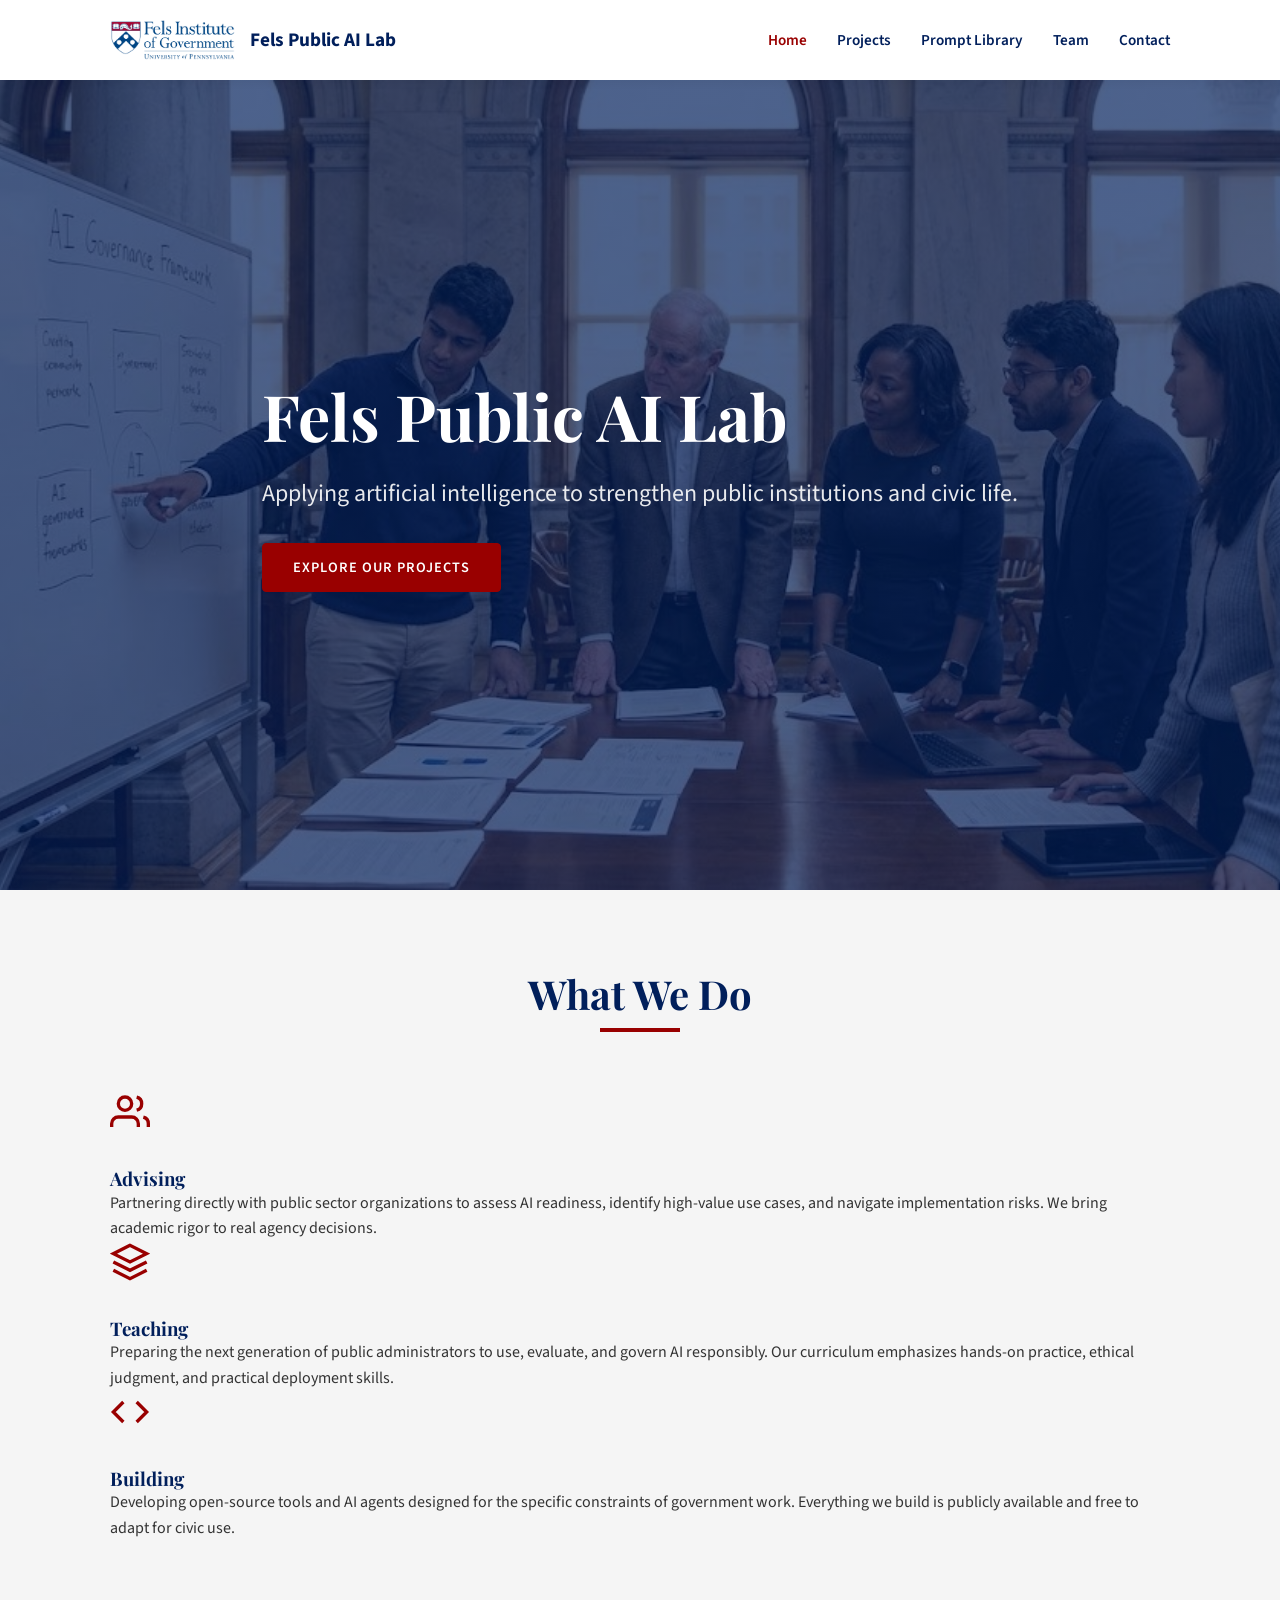
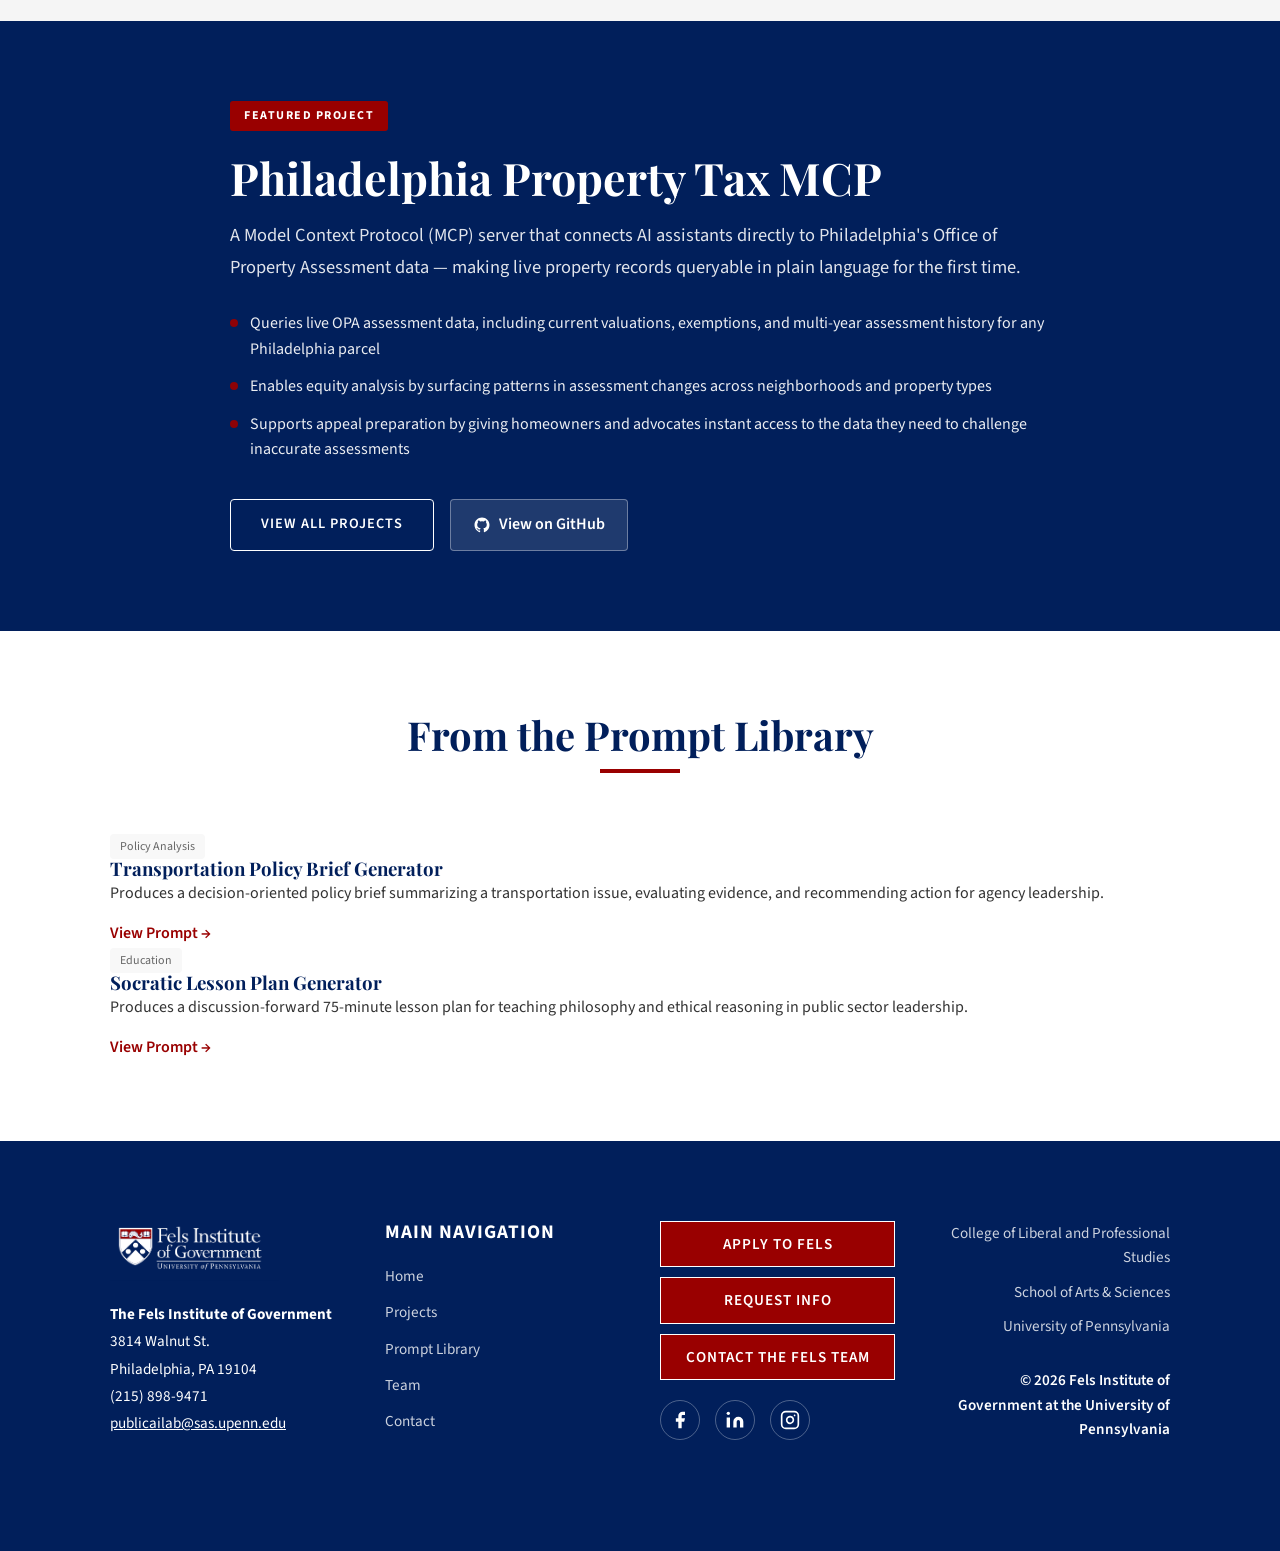
==== commit 44727bd5: "Update homepage pillars and featured project section Replace Research/Teaching/Civic Tech cards with" ====
--- a/index.html
+++ b/index.html
@@ -59,26 +59,94 @@
         .featured-project {
             background: var(--penn-blue);
             color: var(--white);
+            padding: 80px 0;
         }
 
         .featured-project h2 {
             color: var(--white);
-        }
-
-        .project-highlight {
+            font-size: 2.8rem;
+            margin-bottom: 16px;
+        }
+
+        .featured-project-inner {
+            max-width: 820px;
+            margin: 0 auto;
+        }
+
+        .featured-eyebrow {
+            display: inline-block;
+            background: var(--penn-red);
+            color: white;
+            font-size: 0.75rem;
+            font-weight: 700;
+            text-transform: uppercase;
+            letter-spacing: 1.5px;
+            padding: 5px 14px;
+            border-radius: 3px;
+            margin-bottom: 20px;
+        }
+
+        .featured-subtitle {
+            font-size: 1.15rem;
+            opacity: 0.88;
+            margin-bottom: 28px;
+            line-height: 1.7;
+        }
+
+        .featured-bullets {
+            list-style: none;
+            padding: 0;
+            margin: 0 0 36px;
             display: flex;
-            gap: 50px;
+            flex-direction: column;
+            gap: 12px;
+        }
+
+        .featured-bullets li {
+            display: flex;
+            align-items: flex-start;
+            gap: 12px;
+            font-size: 1rem;
+            opacity: 0.92;
+            line-height: 1.6;
+        }
+
+        .featured-bullets li::before {
+            content: '';
+            width: 8px;
+            height: 8px;
+            min-width: 8px;
+            border-radius: 50%;
+            background: var(--penn-red);
+            margin-top: 8px;
+        }
+
+        .featured-actions {
+            display: flex;
+            gap: 16px;
+            flex-wrap: wrap;
+        }
+
+        .btn-github {
+            display: inline-flex;
             align-items: center;
-        }
-
-        .project-highlight img {
-            border-radius: 8px;
-            box-shadow: 0 20px 40px rgba(0, 0, 0, 0.3);
-            flex: 1;
-        }
-
-        .project-info {
-            flex: 1;
+            gap: 8px;
+            background: rgba(255,255,255,0.12);
+            color: white;
+            border: 1px solid rgba(255,255,255,0.35);
+            padding: 12px 22px;
+            border-radius: 4px;
+            font-weight: 600;
+            text-decoration: none;
+            transition: background 0.2s;
+        }
+
+        .btn-github:hover {
+            background: rgba(255,255,255,0.22);
+        }
+
+        .btn-github svg {
+            fill: white;
         }
 
         @media (max-width: 768px) {
@@ -90,9 +158,8 @@
                 font-size: 1.2rem;
             }
 
-            .project-highlight {
-                flex-direction: column;
-                text-align: center;
+            .featured-project h2 {
+                font-size: 2rem;
             }
         }
     </style>
@@ -145,13 +212,14 @@
                         <div style="color: var(--penn-red); font-size: 2rem; margin-bottom: 20px;">
                             <svg width="40" height="40" viewBox="0 0 24 24" fill="none" stroke="currentColor"
                                 stroke-width="2">
-                                <path d="M22 19a2 2 0 0 1-2 2H4a2 2 0 0 1-2-2V5a2 2 0 0 1 2-2h5l2 3h9a2 2 0 0 1 2 2z">
-                                </path>
+                                <path d="M17 21v-2a4 4 0 0 0-4-4H5a4 4 0 0 0-4 4v2"></path>
+                                <circle cx="9" cy="7" r="4"></circle>
+                                <path d="M23 21v-2a4 4 0 0 0-3-3.87"></path>
+                                <path d="M16 3.13a4 4 0 0 1 0 7.75"></path>
                             </svg>
                         </div>
-                        <h3>Research</h3>
-                        <p>Investigating the intersection of policy and technology to understand how AI can better serve
-                            the public good while maintaining institutional integrity.</p>
+                        <h3>Advising</h3>
+                        <p>Partnering directly with public sector organizations to assess AI readiness, identify high-value use cases, and navigate implementation risks. We bring academic rigor to real agency decisions.</p>
                     </div>
                     <div class="card">
                         <div style="color: var(--penn-red); font-size: 2rem; margin-bottom: 20px;">
@@ -163,21 +231,18 @@
                             </svg>
                         </div>
                         <h3>Teaching</h3>
-                        <p>Educating the next generation of public leaders on the ethical implementation and strategic
-                            oversight of artificial intelligence in government.</p>
+                        <p>Preparing the next generation of public administrators to use, evaluate, and govern AI responsibly. Our curriculum emphasizes hands-on practice, ethical judgment, and practical deployment skills.</p>
                     </div>
                     <div class="card">
                         <div style="color: var(--penn-red); font-size: 2rem; margin-bottom: 20px;">
                             <svg width="40" height="40" viewBox="0 0 24 24" fill="none" stroke="currentColor"
                                 stroke-width="2">
-                                <rect x="2" y="3" width="20" height="14" rx="2" ry="2"></rect>
-                                <line x1="8" y1="21" x2="16" y2="21"></line>
-                                <line x1="12" y1="17" x2="12" y2="21"></line>
+                                <polyline points="16 18 22 12 16 6"></polyline>
+                                <polyline points="8 6 2 12 8 18"></polyline>
                             </svg>
                         </div>
-                        <h3>Civic Tech</h3>
-                        <p>Building open-source tools and agents that solve real-world problems for municipalities and
-                            public sector organizations.</p>
+                        <h3>Building</h3>
+                        <p>Developing open-source tools and AI agents designed for the specific constraints of government work. Everything we build is publicly available and free to adapt for civic use.</p>
                     </div>
                 </div>
             </div>
@@ -185,16 +250,21 @@
 
         <section class="featured-project">
             <div class="container">
-                <div class="project-highlight"
-                    style="display: block; text-align: center; max-width: 800px; margin: 0 auto;">
-                    <div class="project-info">
-                        <span class="card-tag" style="background: var(--penn-red); color: white;">Featured
-                            Project</span>
-                        <h2>Philadelphia Property Tax MCP</h2>
-                        <p style="margin-bottom: 30px; opacity: 0.9;">A Model Context Protocol (MCP) server that
-                            provides real-time access to Philadelphia's the OPA property data, enabling AI agents to
-                            analyze assessment history and tax balance data for civic advocacy.</p>
-                        <a href="projects.html" class="btn btn-outline">Learn More</a>
+                <div class="featured-project-inner">
+                    <span class="featured-eyebrow">Featured Project</span>
+                    <h2>Philadelphia Property Tax MCP</h2>
+                    <p class="featured-subtitle">A Model Context Protocol (MCP) server that connects AI assistants directly to Philadelphia's Office of Property Assessment data — making live property records queryable in plain language for the first time.</p>
+                    <ul class="featured-bullets">
+                        <li>Queries live OPA assessment data, including current valuations, exemptions, and multi-year assessment history for any Philadelphia parcel</li>
+                        <li>Enables equity analysis by surfacing patterns in assessment changes across neighborhoods and property types</li>
+                        <li>Supports appeal preparation by giving homeowners and advocates instant access to the data they need to challenge inaccurate assessments</li>
+                    </ul>
+                    <div class="featured-actions">
+                        <a href="projects.html" class="btn btn-outline">View All Projects</a>
+                        <a href="https://github.com/Fels-Public-AI-Lab/MCP/tree/main/philadelphia-property-tax-MCP" target="_blank" class="btn-github" aria-label="View source on GitHub">
+                            <svg width="18" height="18" viewBox="0 0 24 24" aria-hidden="true"><path d="M12 2C6.477 2 2 6.484 2 12.017c0 4.425 2.865 8.18 6.839 9.504.5.092.682-.217.682-.483 0-.237-.008-.868-.013-1.703-2.782.605-3.369-1.343-3.369-1.343-.454-1.158-1.11-1.466-1.11-1.466-.908-.62.069-.608.069-.608 1.003.07 1.531 1.032 1.531 1.032.892 1.53 2.341 1.088 2.91.832.092-.647.35-1.088.636-1.338-2.22-.253-4.555-1.113-4.555-4.951 0-1.093.39-1.988 1.029-2.688-.103-.253-.446-1.272.098-2.65 0 0 .84-.27 2.75 1.026A9.564 9.564 0 0 1 12 6.844a9.59 9.59 0 0 1 2.504.337c1.909-1.296 2.747-1.027 2.747-1.027.546 1.379.202 2.398.1 2.651.64.7 1.028 1.595 1.028 2.688 0 3.848-2.339 4.695-4.566 4.943.359.309.678.92.678 1.855 0 1.338-.012 2.419-.012 2.747 0 .268.18.58.688.482A10.02 10.02 0 0 0 22 12.017C22 6.484 17.522 2 12 2z"/></svg>
+                            View on GitHub
+                        </a>
                     </div>
                 </div>
             </div>
--- a/styles.css
+++ b/styles.css
@@ -67,12 +67,10 @@
 @keyframes fadeIn {
     from {
         opacity: 0;
-        transform: translateY(20px);
     }
 
     to {
         opacity: 1;
-        transform: translateY(0);
     }
 }
 
@@ -573,19 +571,17 @@
 /* Modal System */
 .modal-overlay {
     position: fixed;
-    top: 0;
-    left: 0;
-    width: 100%;
-    height: 100%;
+    inset: 0;
     background: rgba(1, 31, 91, 0.6);
     backdrop-filter: blur(5px);
     z-index: 2000;
     display: flex;
     align-items: center;
     justify-content: center;
+    padding: 60px 20px;
     opacity: 0;
     visibility: hidden;
-    transition: all 0.3s;
+    transition: opacity 0.3s, visibility 0.3s;
 }
 
 .modal-overlay.is-open {
@@ -595,18 +591,14 @@
 
 .modal {
     background: var(--white);
-    width: 90%;
+    width: 100%;
     max-width: 800px;
+    border-radius: 12px;
+    position: relative;
     max-height: 90vh;
-    border-radius: 12px;
     overflow-y: auto;
-    position: relative;
-    transform: translateY(20px);
-    transition: transform 0.3s;
-}
-
-.modal-overlay.is-open .modal {
-    transform: translateY(0);
+    display: flex;
+    flex-direction: column;
 }
 
 .modal-header {
